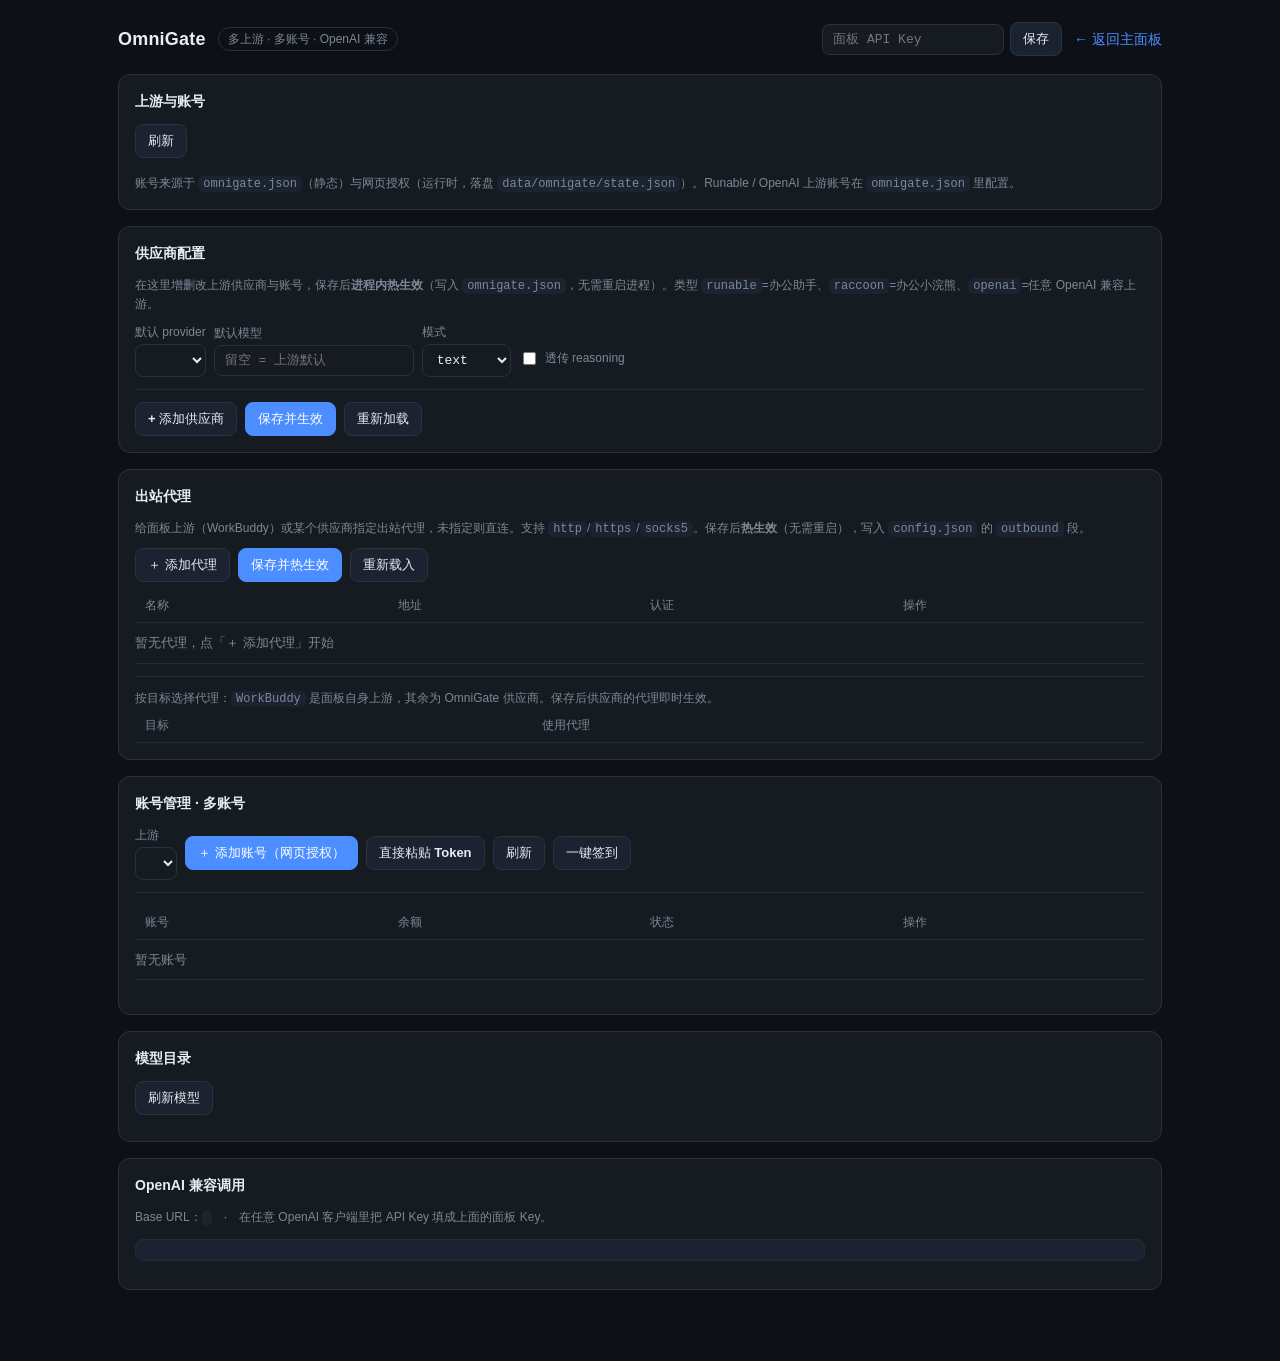
==== internal/panel/omni.html @ 09727ac9 "feat: rebrand to OmniGate Panel (omnigate-panel) Rebrand: module / container / service-name / binary" ====
<!doctype html>
<html lang="zh-CN">
<head>
<meta charset="utf-8">
<meta name="viewport" content="width=device-width, initial-scale=1">
<title>OmniGate · 多上游网关</title>
<style>
  :root{
    --bg:#0d1117; --surface:#161b22; --surface-2:#1c2330; --line:#2a3240; --line-soft:#222a36;
    --ink:#e6edf3; --ink-2:#b6c2cf; --ink-3:#7d8896; --accent:#4c8dff;
    --ok:#3fb950; --warn:#d29922; --err:#f85149; --mono:ui-monospace,SFMono-Regular,Menlo,Consolas,monospace;
    --sans:-apple-system,BlinkMacSystemFont,"Segoe UI","PingFang SC","Microsoft YaHei",sans-serif;
  }
  *{box-sizing:border-box}
  body{margin:0;background:var(--bg);color:var(--ink);font:14px/1.5 var(--sans)}
  a{color:var(--accent);text-decoration:none}
  .wrap{max-width:1080px;margin:0 auto;padding:22px 18px 60px}
  header{display:flex;align-items:center;gap:12px;flex-wrap:wrap;margin-bottom:18px}
  header .logo{font-weight:650;font-size:18px;letter-spacing:.2px}
  header .tag{font-size:12px;color:var(--ink-3);border:1px solid var(--line);border-radius:999px;padding:2px 9px}
  header .grow{flex:1}
  .keybox{display:flex;gap:6px;align-items:center}
  input,select,textarea{background:var(--surface);border:1px solid var(--line);color:var(--ink);border-radius:8px;padding:7px 10px;font:13px var(--mono);outline:none}
  input:focus,textarea:focus,select:focus{border-color:var(--accent)}
  button{background:var(--surface-2);border:1px solid var(--line);color:var(--ink);border-radius:8px;padding:7px 12px;font:550 13px var(--sans);cursor:pointer}
  button:hover{border-color:var(--accent);color:#fff}
  button.primary{background:var(--accent);border-color:var(--accent);color:#fff}
  button.primary:hover{filter:brightness(1.08)}
  button.danger:hover{border-color:var(--err);color:var(--err)}
  .card{background:var(--surface);border:1px solid var(--line);border-radius:12px;padding:16px;margin-bottom:16px}
  .card h2{margin:0 0 12px;font-size:14px;font-weight:600;display:flex;align-items:center;gap:8px}
  .card h2 .cnt{color:var(--ink-3);font-weight:400;font-size:12px}
  .row{display:flex;gap:8px;flex-wrap:wrap;align-items:center}
  .grid{display:grid;grid-template-columns:repeat(auto-fill,minmax(250px,1fr));gap:10px}
  .prov{background:var(--surface-2);border:1px solid var(--line-soft);border-radius:10px;padding:12px}
  .prov .t{font-weight:600}
  .prov .s{font-size:12px;color:var(--ink-3);margin-top:2px}
  .pill{display:inline-block;font:11px var(--mono);padding:1px 7px;border-radius:999px;border:1px solid var(--line);color:var(--ink-2);margin:1px 2px 0 0}
  .pill.ok{color:var(--ok);border-color:#1f4a2b}
  .pill.warn{color:var(--warn);border-color:#4a3c16}
  table{width:100%;border-collapse:collapse;font-size:13px}
  th,td{text-align:left;padding:8px 10px;border-bottom:1px solid var(--line-soft);vertical-align:middle}
  th{color:var(--ink-3);font-weight:500;font-size:12px}
  td .num{font-family:var(--mono)}
  .empty{color:var(--ink-3);padding:10px 0;font-size:13px}
  .msg{font-size:12.5px;color:var(--ink-2);min-height:18px;white-space:pre-wrap;word-break:break-all}
  .msg.err{color:var(--err)} .msg.ok{color:var(--ok)}
  code{font-family:var(--mono);font-size:12px;background:var(--surface-2);padding:1px 5px;border-radius:5px}
  .hint{font-size:12px;color:var(--ink-3);margin-top:6px}
  .sep{height:1px;background:var(--line-soft);margin:12px 0}
  label.inline{display:flex;flex-direction:column;gap:3px;font-size:12px;color:var(--ink-3)}
  .fields{display:grid;grid-template-columns:repeat(auto-fill,minmax(220px,1fr));gap:8px;margin-top:10px}
  .fields label{display:flex;flex-direction:column;gap:3px;font-size:12px;color:var(--ink-3)}
  .fields label.full{grid-column:1/-1}
  .fields input,.fields select,.fields textarea{font-size:12px;width:100%}
  .accts .acct input{font-size:12px}
  .subpanel{border:1px solid var(--line);border-radius:10px;padding:12px;margin-top:8px;background:var(--surface-2)}
  pre{white-space:pre-wrap;word-break:break-all;background:var(--surface-2);border:1px solid var(--line-soft);border-radius:8px;padding:10px;font-family:var(--mono);font-size:12px}
</style>
</head>
<body>
<div class="wrap">
  <header>
    <span class="logo">OmniGate</span>
    <span class="tag">多上游 · 多账号 · OpenAI 兼容</span>
    <span class="grow"></span>
    <span class="keybox">
      <input id="key" type="password" placeholder="面板 API Key" autocomplete="off">
      <button id="btnSaveKey">保存</button>
    </span>
    <a href="/panel/">← 返回主面板</a>
  </header>

  <div class="card">
    <h2>上游与账号 <span class="cnt" id="statusCnt"></span></h2>
    <div class="row" style="margin-bottom:10px">
      <button id="btnRefresh">刷新</button>
      <span class="msg" id="statusMsg"></span>
    </div>
    <div class="grid" id="providers"></div>
    <div class="hint">账号来源于 <code>omnigate.json</code>（静态）与网页授权（运行时，落盘 <code>data/omnigate/state.json</code>）。Runable / OpenAI 上游账号在 <code>omnigate.json</code> 里配置。</div>
  </div>

  <div class="card">
    <h2>供应商配置 <span class="cnt" id="cfgPath"></span></h2>
    <div class="hint">在这里增删改上游供应商与账号，保存后<strong>进程内热生效</strong>（写入 <code>omnigate.json</code>，无需重启进程）。类型 <code>runable</code>=办公助手、<code>raccoon</code>=办公小浣熊、<code>openai</code>=任意 OpenAI 兼容上游。</div>
    <div class="row" style="margin-top:10px">
      <label class="inline">默认 provider<select id="cfgDefaultProvider"></select></label>
      <label class="inline">默认模型<input id="cfgDefaultModel" placeholder="留空 = 上游默认" style="width:200px"></label>
      <label class="inline">模式<select id="cfgMode"><option value="text">text</option><option value="native">native</option></select></label>
      <label class="inline" style="flex-direction:row;align-items:center;gap:6px;margin-top:16px"><input type="checkbox" id="cfgReasoning" style="width:auto"> 透传 reasoning</label>
    </div>
    <div class="sep"></div>
    <div id="provEditor"></div>
    <div class="row" style="margin-top:10px">
      <button id="btnAddProv">+ 添加供应商</button>
      <button class="primary" id="btnSaveCfg">保存并生效</button>
      <button id="btnReloadCfg">重新加载</button>
      <span class="msg" id="cfgMsg"></span>
    </div>
  </div>

  <div class="card">
    <h2>出站代理 <span class="cnt" id="obCnt"></span></h2>
    <div class="hint">给面板上游（WorkBuddy）或某个供应商指定出站代理，未指定则直连。支持 <code>http</code>/<code>https</code>/<code>socks5</code>。保存后<strong>热生效</strong>（无需重启），写入 <code>config.json</code> 的 <code>outbound</code> 段。</div>
    <div class="row" style="margin:10px 0 6px">
      <button id="btnObAdd">＋ 添加代理</button>
      <button class="primary" id="btnObSave">保存并热生效</button>
      <button id="btnObReload">重新载入</button>
      <span class="msg" id="obMsg"></span>
    </div>

    <div id="obForm" class="subpanel" style="display:none">
      <div class="row" style="justify-content:space-between">
        <strong id="obFormTitle">添加代理</strong>
        <button class="danger" id="btnObCancel">取消</button>
      </div>
      <div class="fields" style="margin-top:8px">
        <label>名称<input id="obName" placeholder="如 cn-home"></label>
        <label>地址<input id="obUrl" placeholder="socks5://127.0.0.1:1080 或 http://host:8080"></label>
        <label>用户名（可空）<input id="obUser" autocomplete="off"></label>
        <label>密码（可空）<input id="obPass" type="password" autocomplete="off"></label>
      </div>
      <div class="row" style="margin-top:8px">
        <button class="primary" id="btnObFormSave">确定</button>
        <span class="msg" id="obFormMsg"></span>
      </div>
    </div>

    <table>
      <thead><tr><th>名称</th><th>地址</th><th>认证</th><th>操作</th></tr></thead>
      <tbody id="obProxies"><tr><td colspan="4" class="empty">暂无代理，点「＋ 添加代理」开始</td></tr></tbody>
    </table>

    <div class="sep"></div>
    <div class="hint">按目标选择代理：<code>WorkBuddy</code> 是面板自身上游，其余为 OmniGate 供应商。保存后供应商的代理即时生效。</div>
    <table>
      <thead><tr><th>目标</th><th>使用代理</th></tr></thead>
      <tbody id="obRoutes"></tbody>
    </table>
  </div>

  <div class="card">
    <h2>账号管理 · 多账号 <span class="cnt" id="acctCnt"></span></h2>
    <div class="row" style="margin-bottom:8px">
      <label class="inline">上游<select id="raccoonProvider"></select></label>
      <button class="primary" id="btnAuth">＋ 添加账号（网页授权）</button>
      <button id="btnSetToken">直接粘贴 Token</button>
      <button id="btnLoadAccts">刷新</button>
      <button id="btnCheckinAll">一键签到</button>
    </div>

    <div id="authPanel" class="subpanel" style="display:none">
      <div class="row" style="justify-content:space-between">
        <span><strong>网页授权添加账号</strong> <span class="pill" id="authMode"></span></span>
        <button class="danger" id="btnAuthCancel">取消</button>
      </div>
      <div class="row" style="margin-top:8px">
        <label class="inline" style="flex:1;min-width:220px">账号名（可改）<input id="authLabel" style="width:100%"></label>
        <button id="btnOpenAuth" style="margin-top:16px">① 打开登录页</button>
      </div>
      <div class="hint" style="margin-top:6px">登录后浏览器会跳到 <code>office-raccoon://auth/callback?code=...&amp;state=...</code>（不会真的打开桌面应用）；把整段地址，或只把 <code>code</code> 粘到下面提交即可。可重复添加多个账号。</div>
      <div class="row" style="margin-top:6px">
        <input id="callback" style="flex:1;min-width:280px" placeholder="office-raccoon://auth/callback?code=...&state=...">
        <button class="primary" id="btnSubmitCb">② 提交回调</button>
      </div>
      <div class="row" style="margin-top:6px">
        <input id="authUrl" readonly style="flex:1;min-width:280px" placeholder="授权链接（生成后自动打开）">
        <button id="btnCopyAuth">复制链接</button>
      </div>
      <div class="msg" id="authMsg"></div>
    </div>

    <div id="tokenPanel" class="subpanel" style="display:none">
      <div class="row" style="justify-content:space-between">
        <strong>直接粘贴 Token</strong>
        <button class="danger" id="btnTokenCancel">取消</button>
      </div>
      <div class="fields" style="margin-top:8px">
        <label>账号名<input id="tokLabel" placeholder="账号名"></label>
        <label class="full">access_token（JWT）<input id="tokAccess" placeholder="粘贴 access_token"></label>
        <label class="full">refresh_token（可空）<input id="tokRefresh" placeholder="粘贴 refresh_token"></label>
      </div>
      <div class="row" style="margin-top:8px">
        <button class="primary" id="btnTokenSave">保存账号</button>
        <span class="msg" id="tokenMsg"></span>
      </div>
    </div>

    <div class="sep"></div>
    <table>
      <thead><tr><th>账号</th><th>余额</th><th>状态</th><th>操作</th></tr></thead>
      <tbody id="accts"><tr><td colspan="4" class="empty">暂无账号</td></tr></tbody>
    </table>
    <div class="msg" id="acctMsg"></div>
  </div>

  <div class="card">
    <h2>模型目录 <span class="cnt" id="modelCnt"></span></h2>
    <div class="row" style="margin-bottom:10px"><button id="btnLoadModels">刷新模型</button></div>
    <div class="grid" id="models"></div>
  </div>

  <div class="card">
    <h2>OpenAI 兼容调用</h2>
    <div class="hint">Base URL：<code id="baseUrl"></code>　·　在任意 OpenAI 客户端里把 API Key 填成上面的面板 Key。</div>
    <pre id="callExample"></pre>
  </div>
</div>
<script src="/panel/omni/omni.js" defer></script>
</body>
</html>
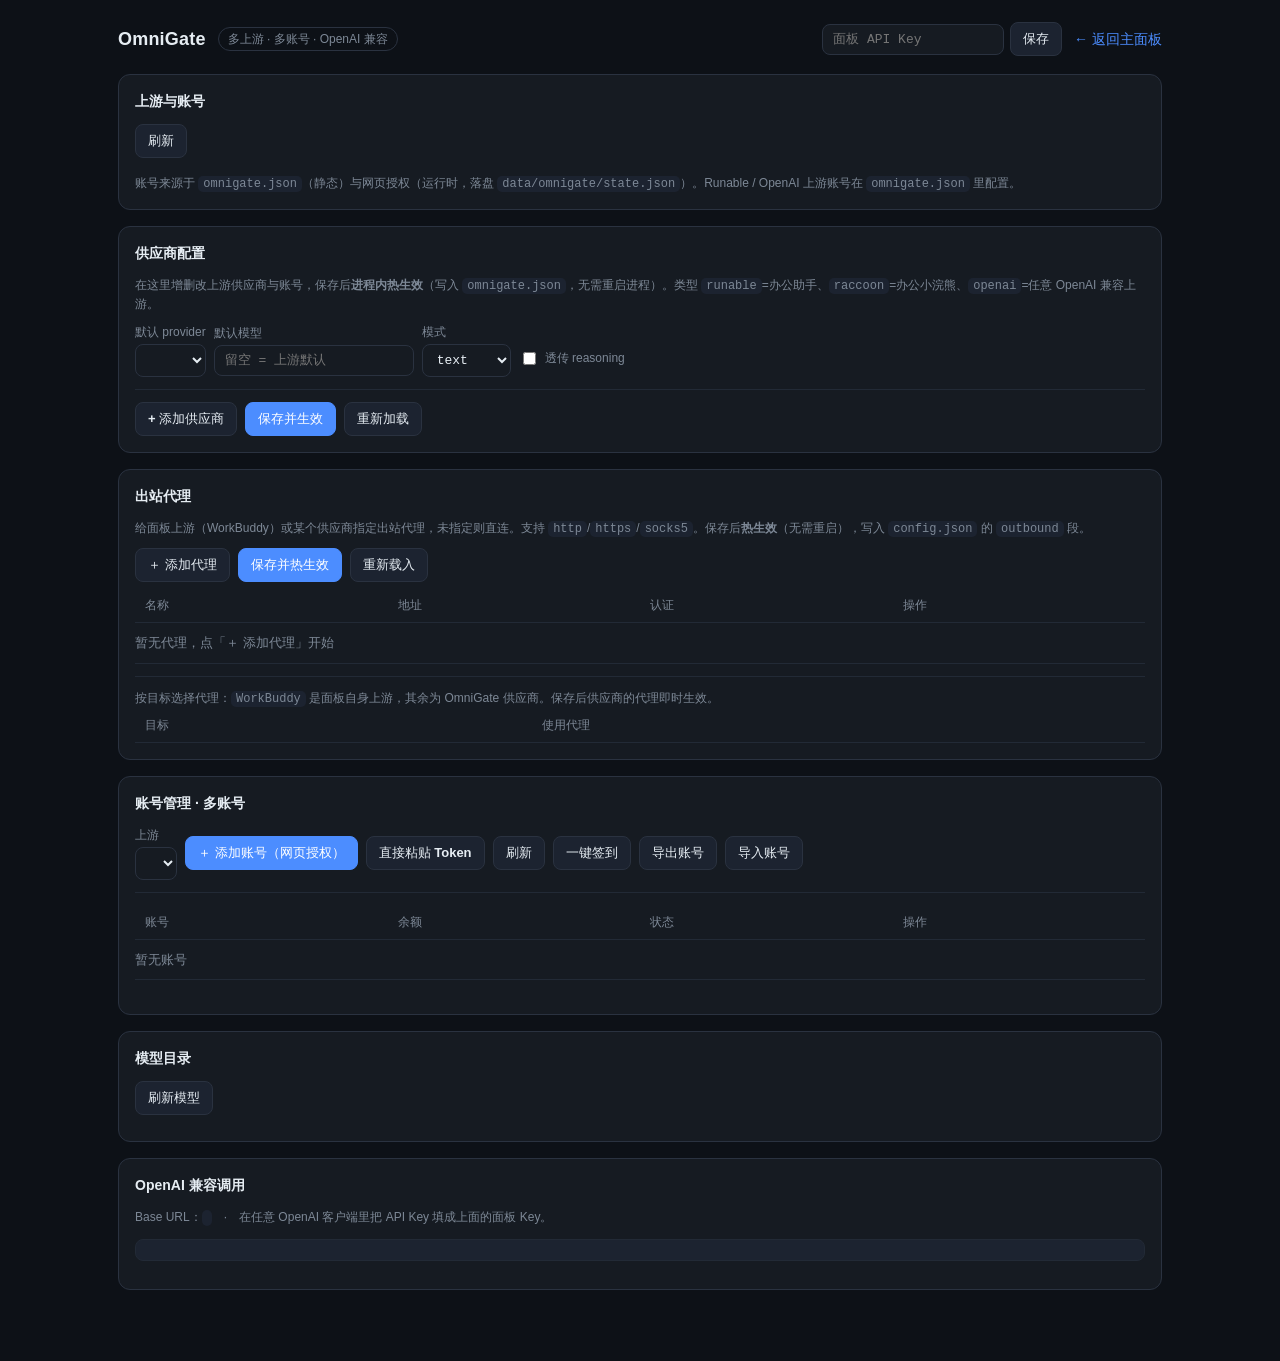
==== commit fa2f7c9b: "feat(accounts): import/export both account pools as one JSON bundle Backend: GET /panel/api/accounts" ====
--- a/internal/panel/omni.html
+++ b/internal/panel/omni.html
@@ -148,6 +148,9 @@
       <button id="btnSetToken">直接粘贴 Token</button>
       <button id="btnLoadAccts">刷新</button>
       <button id="btnCheckinAll">一键签到</button>
+      <button id="btnAcctExport" title="导出全部账号（WorkBuddy + OmniGate，含凭证，请妥善保管）">导出账号</button>
+      <button id="btnAcctImport" title="导入账号包（.json，覆盖两个池）">导入账号</button>
+      <input type="file" id="acctImportFile" accept=".json" hidden>
     </div>
 
     <div id="authPanel" class="subpanel" style="display:none">
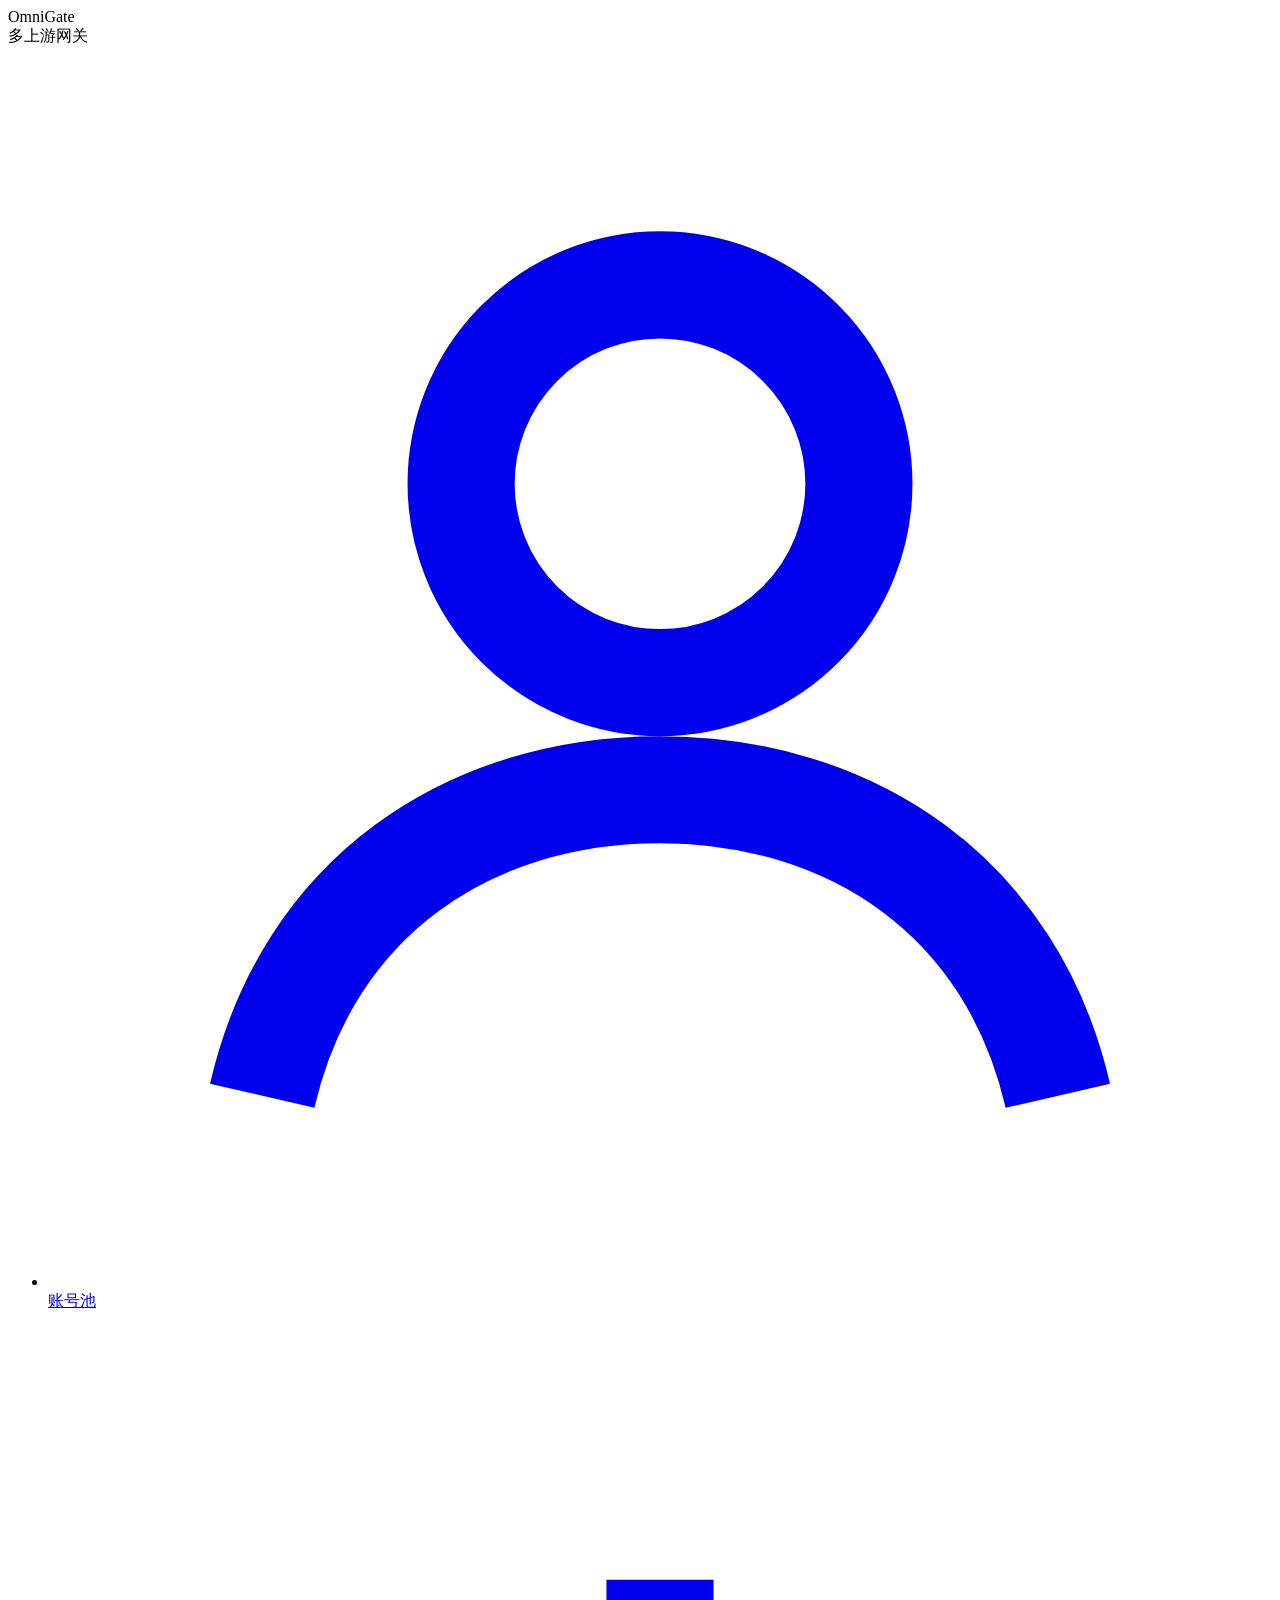
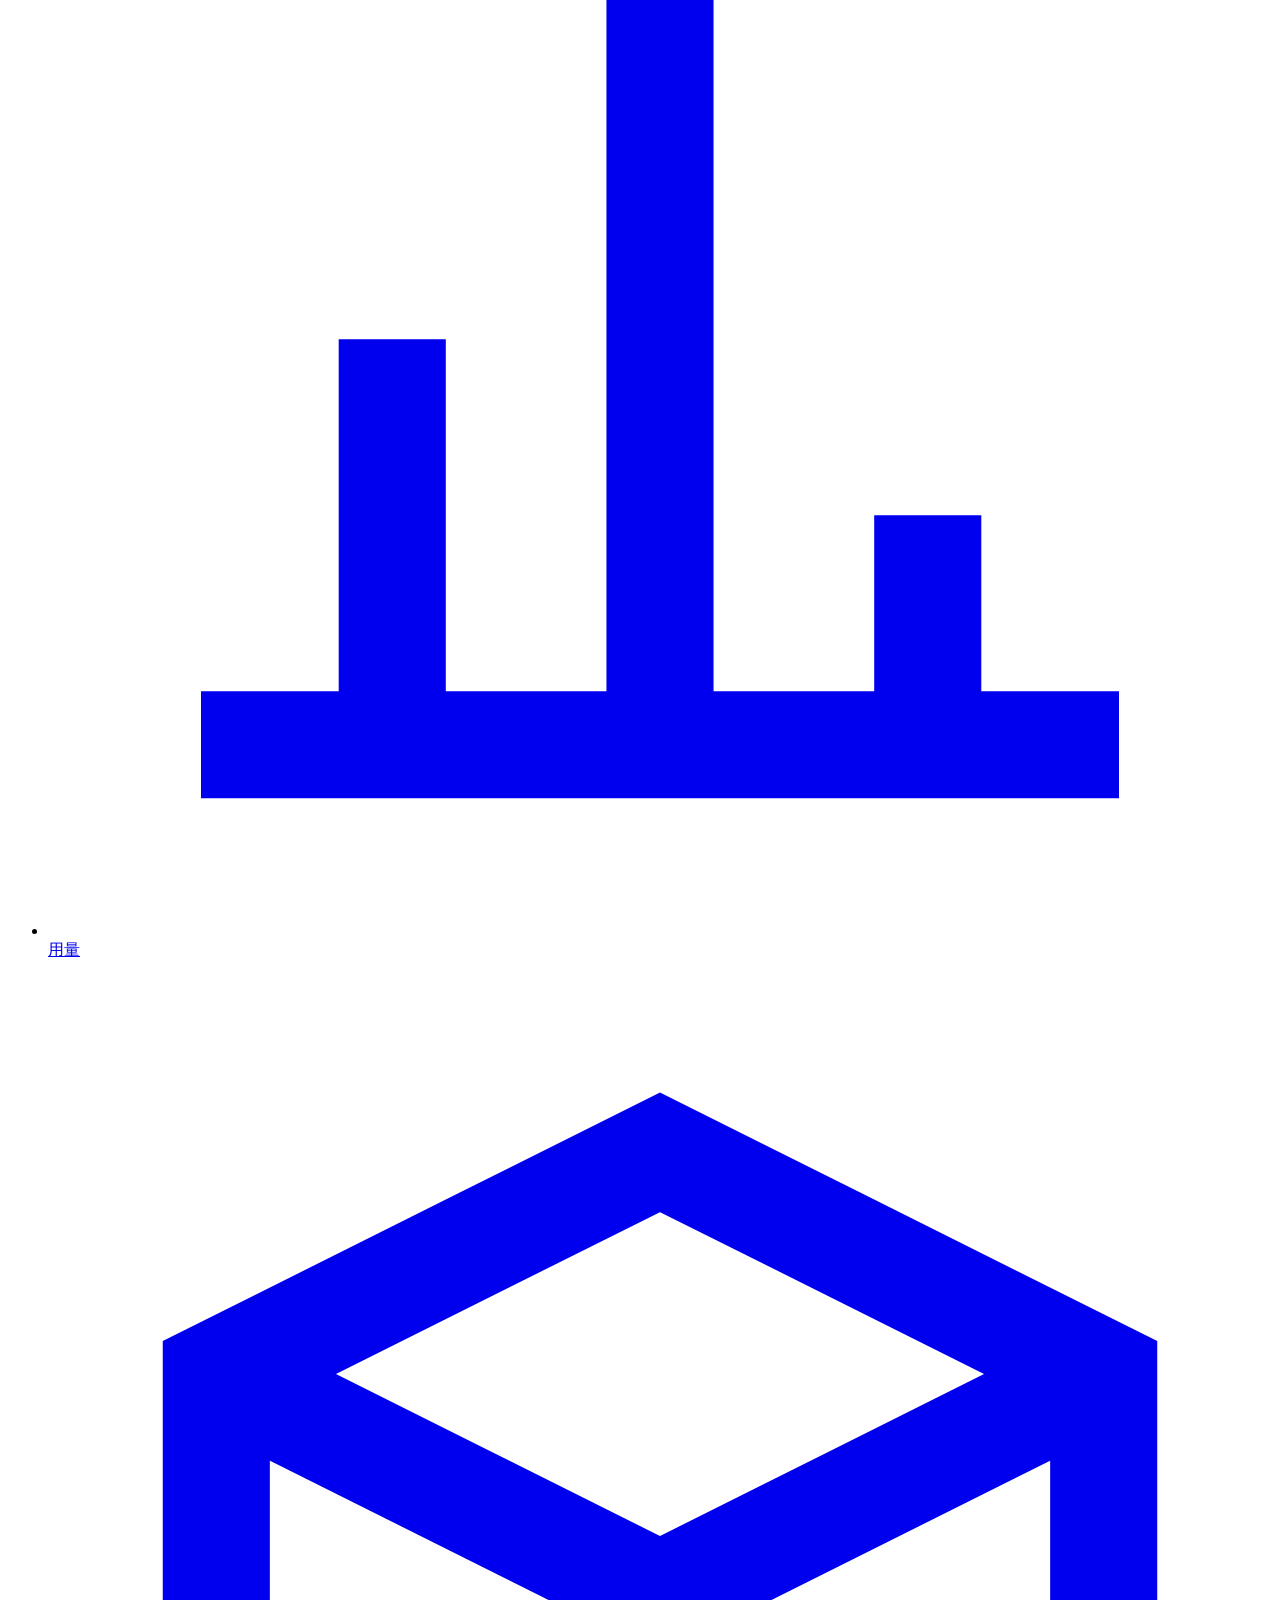
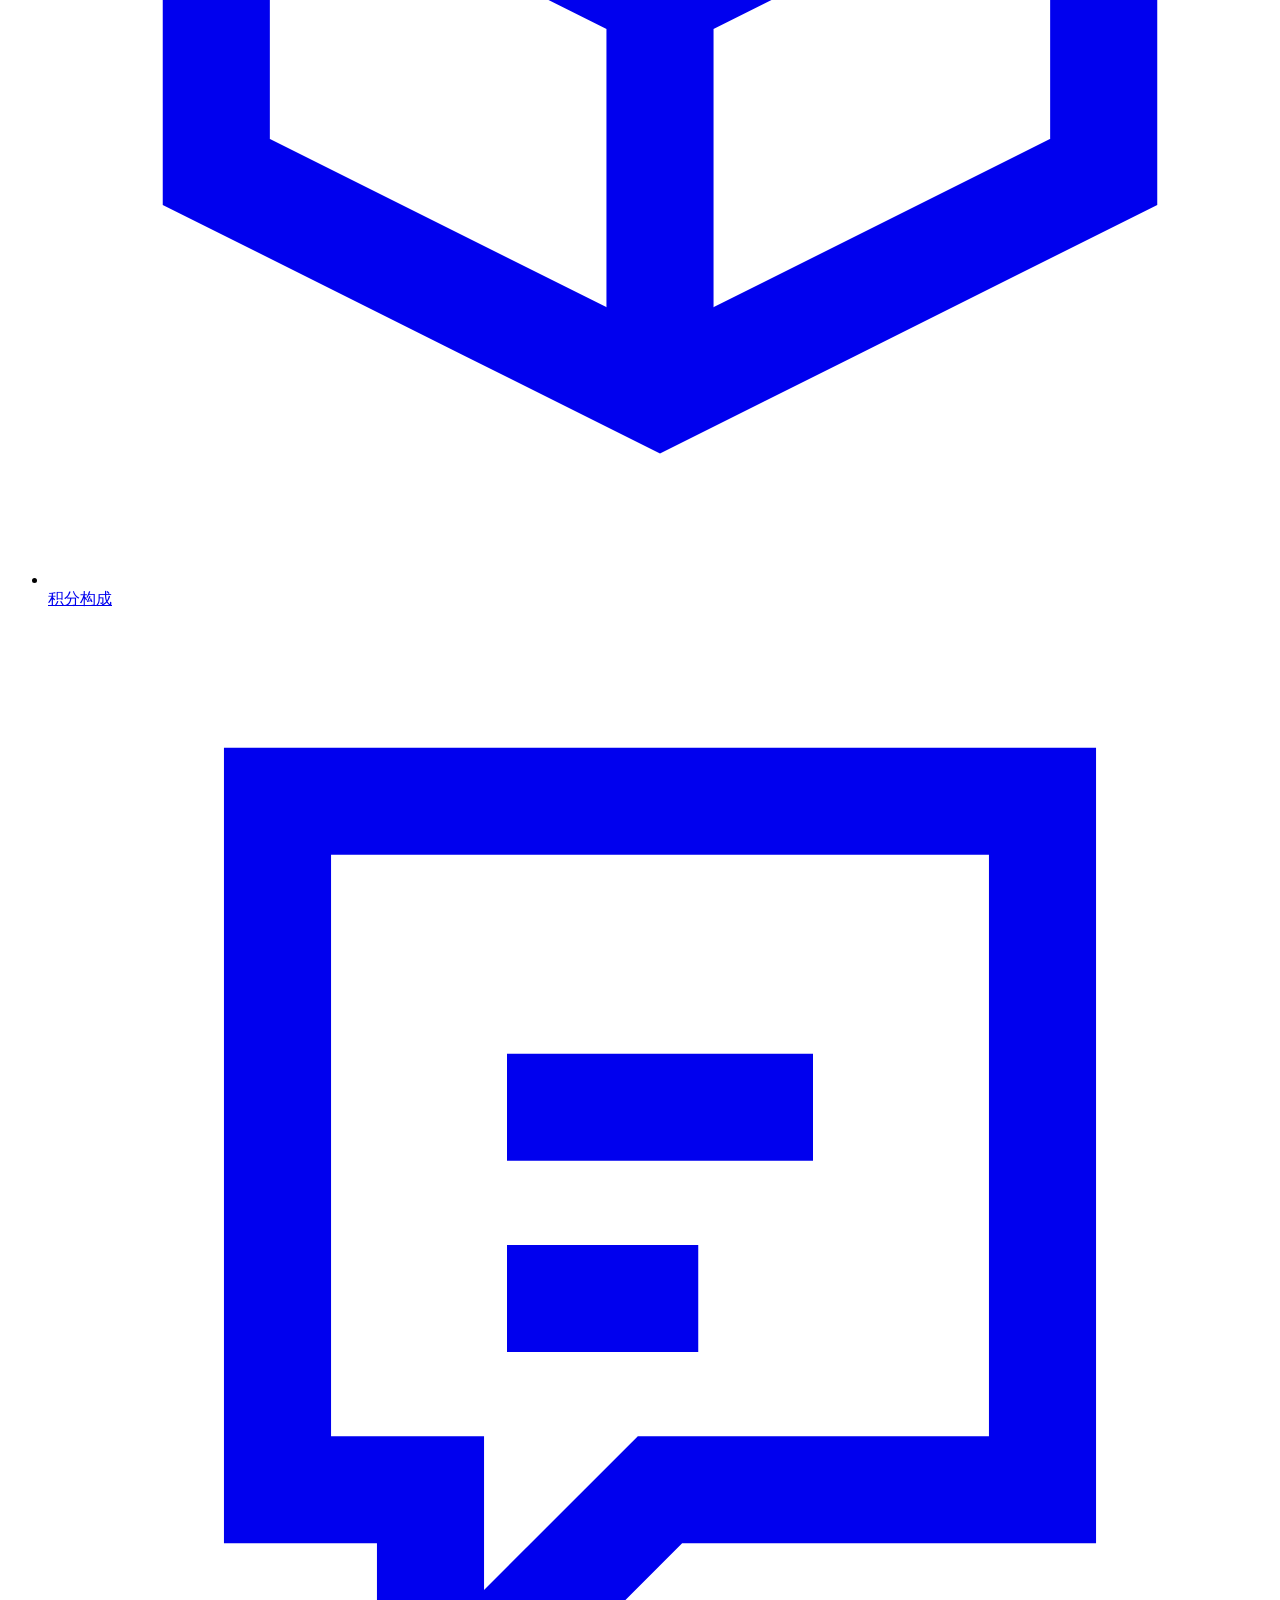
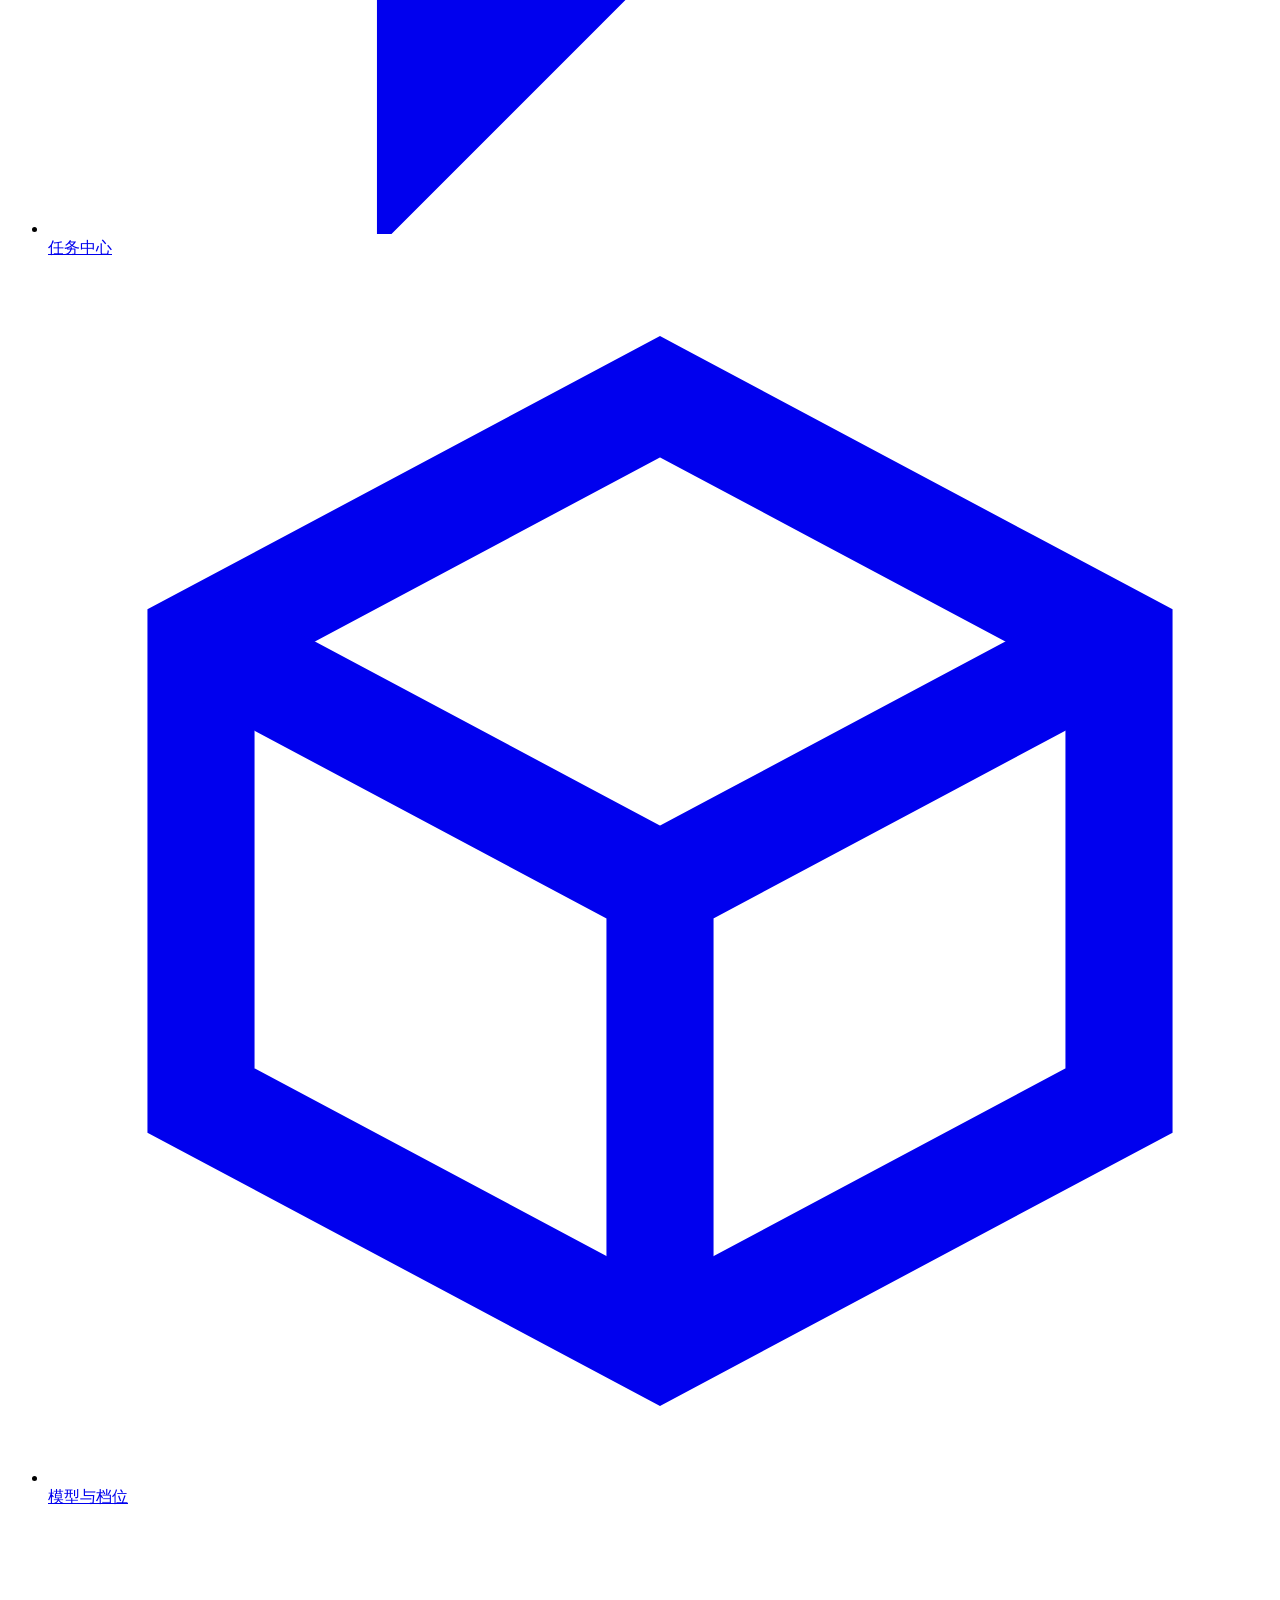
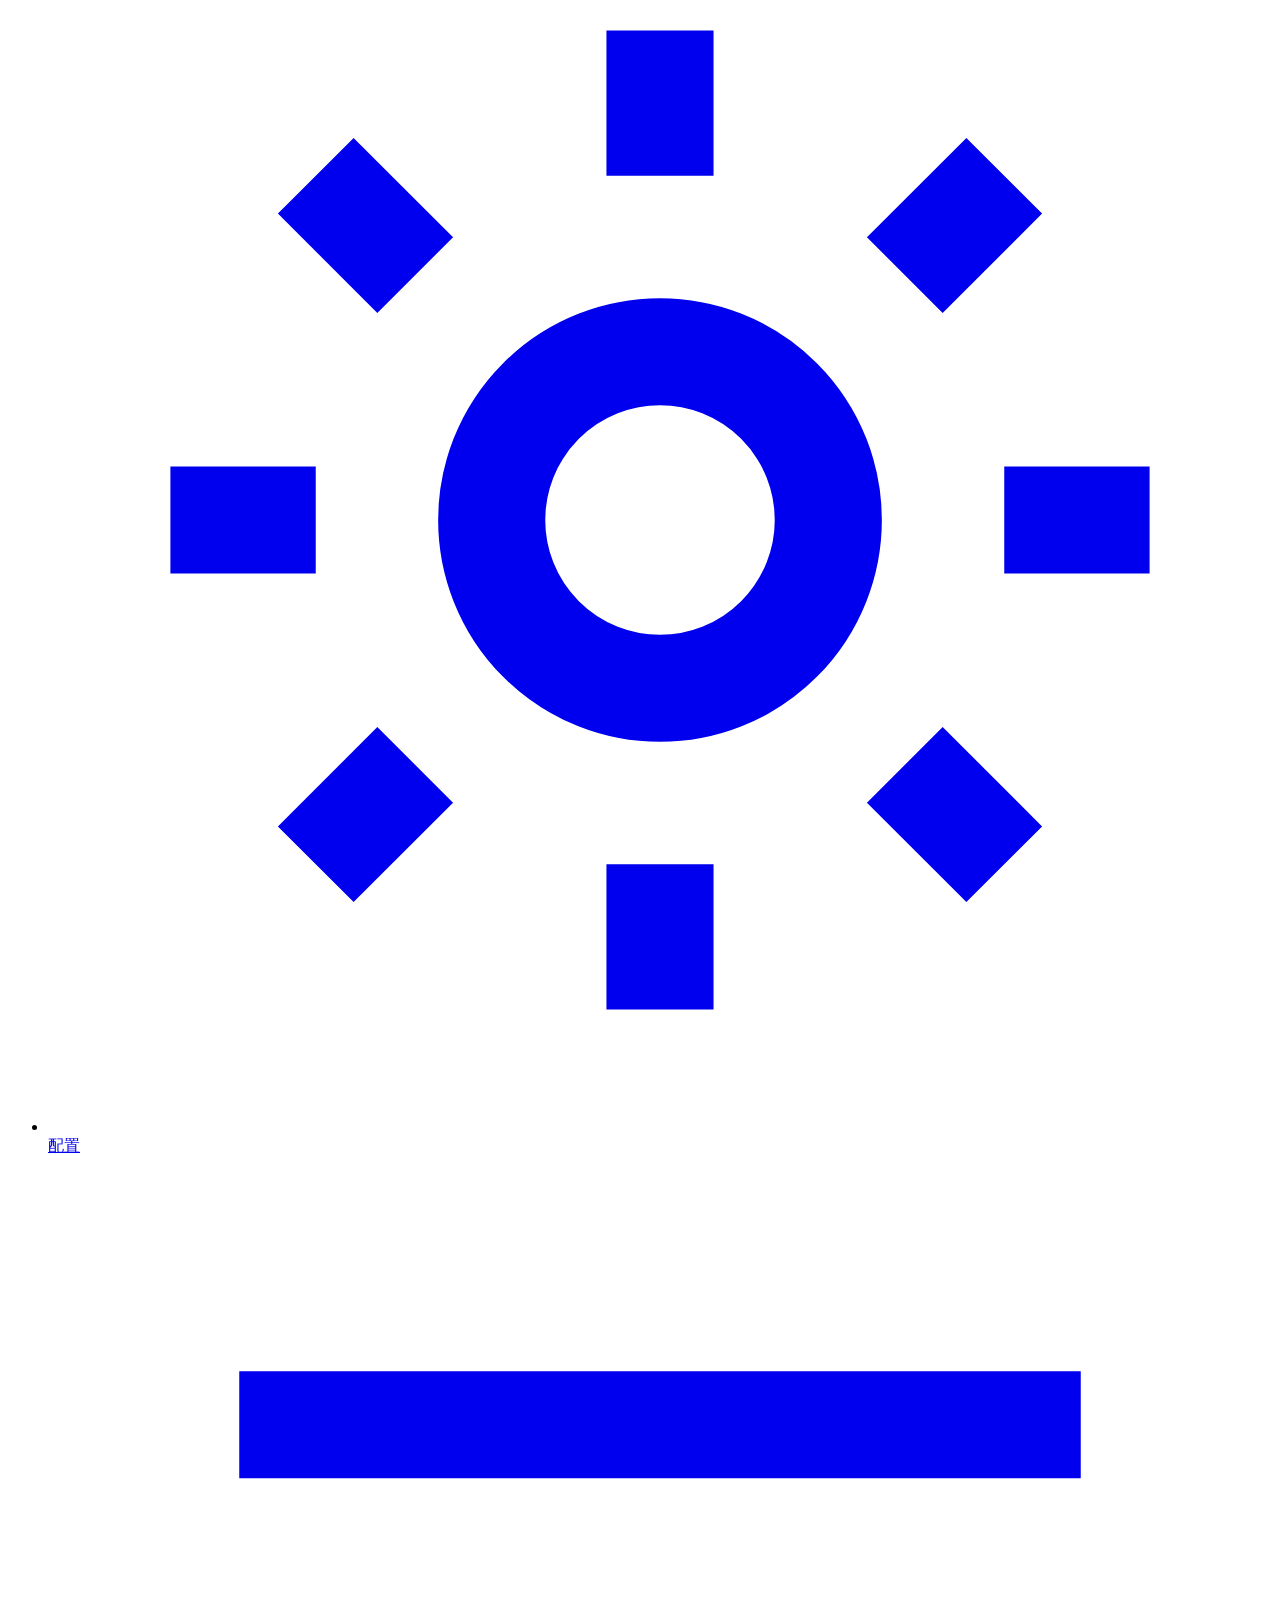
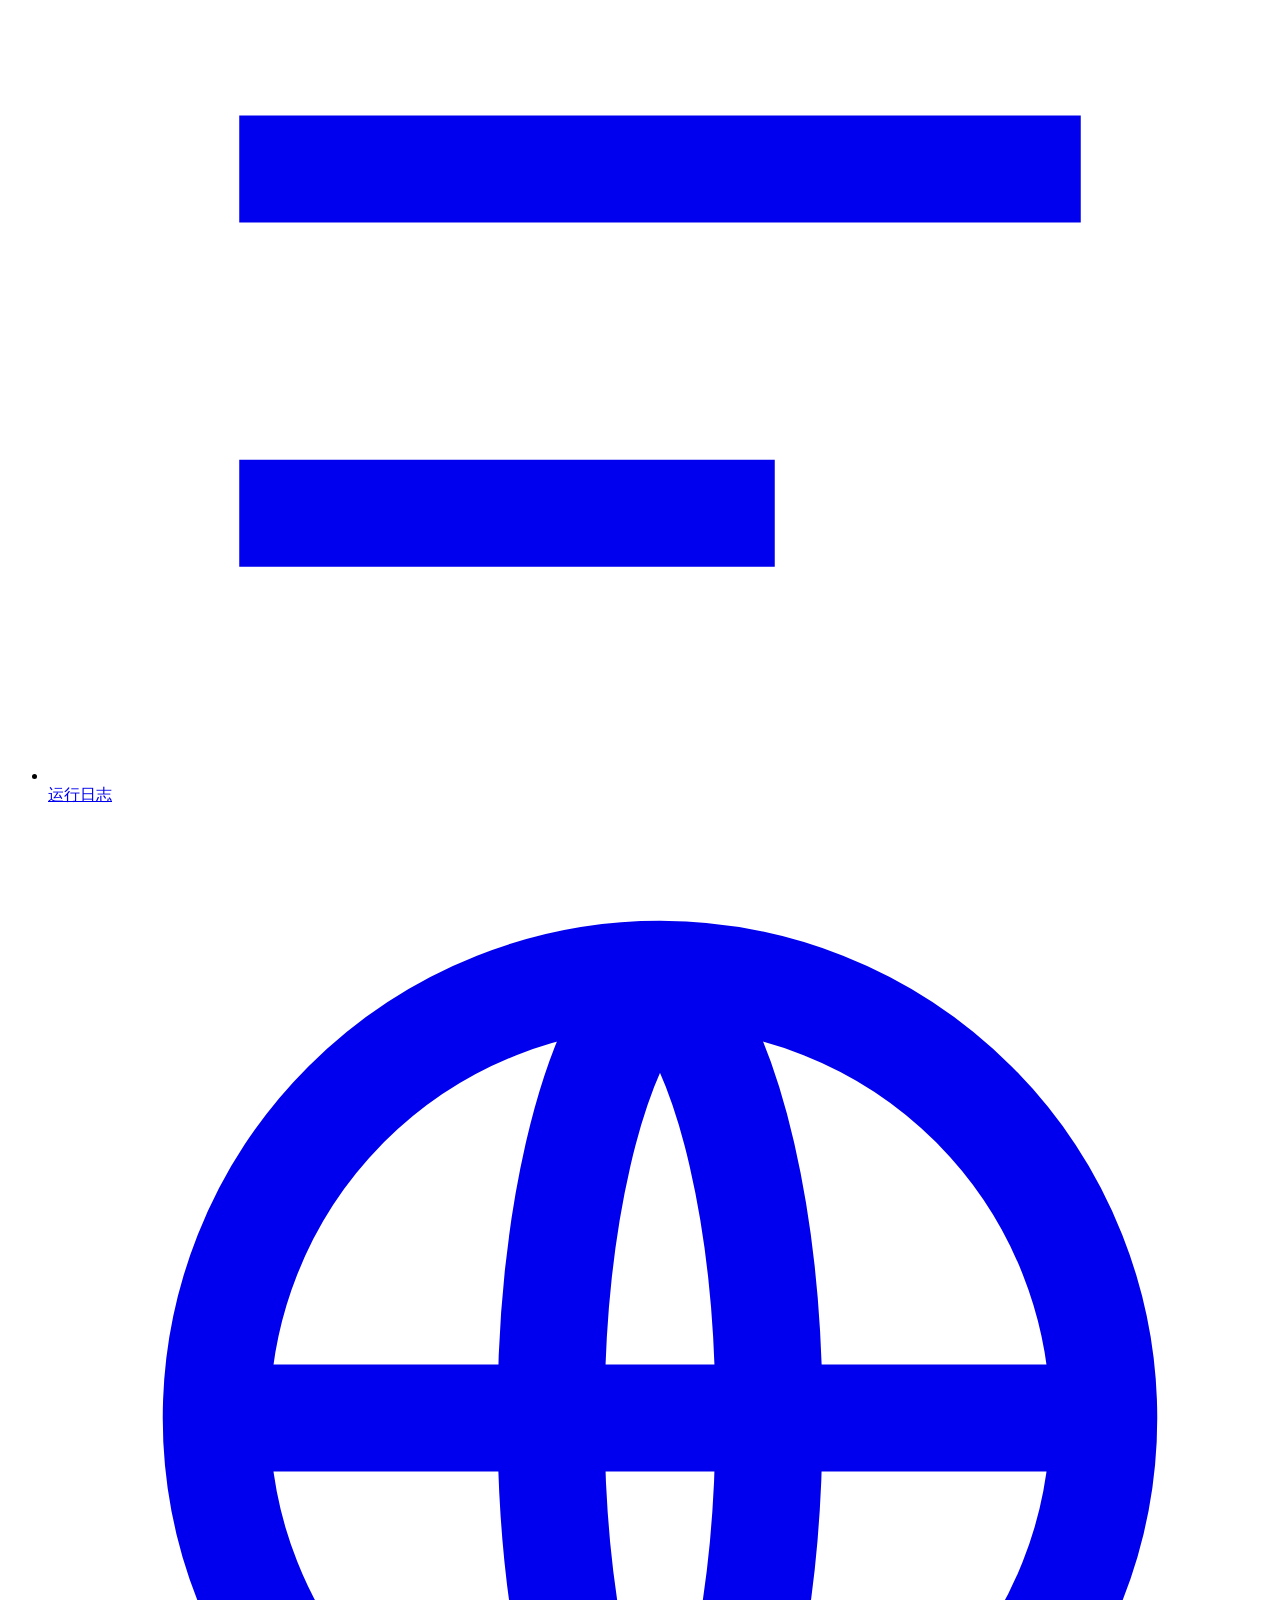
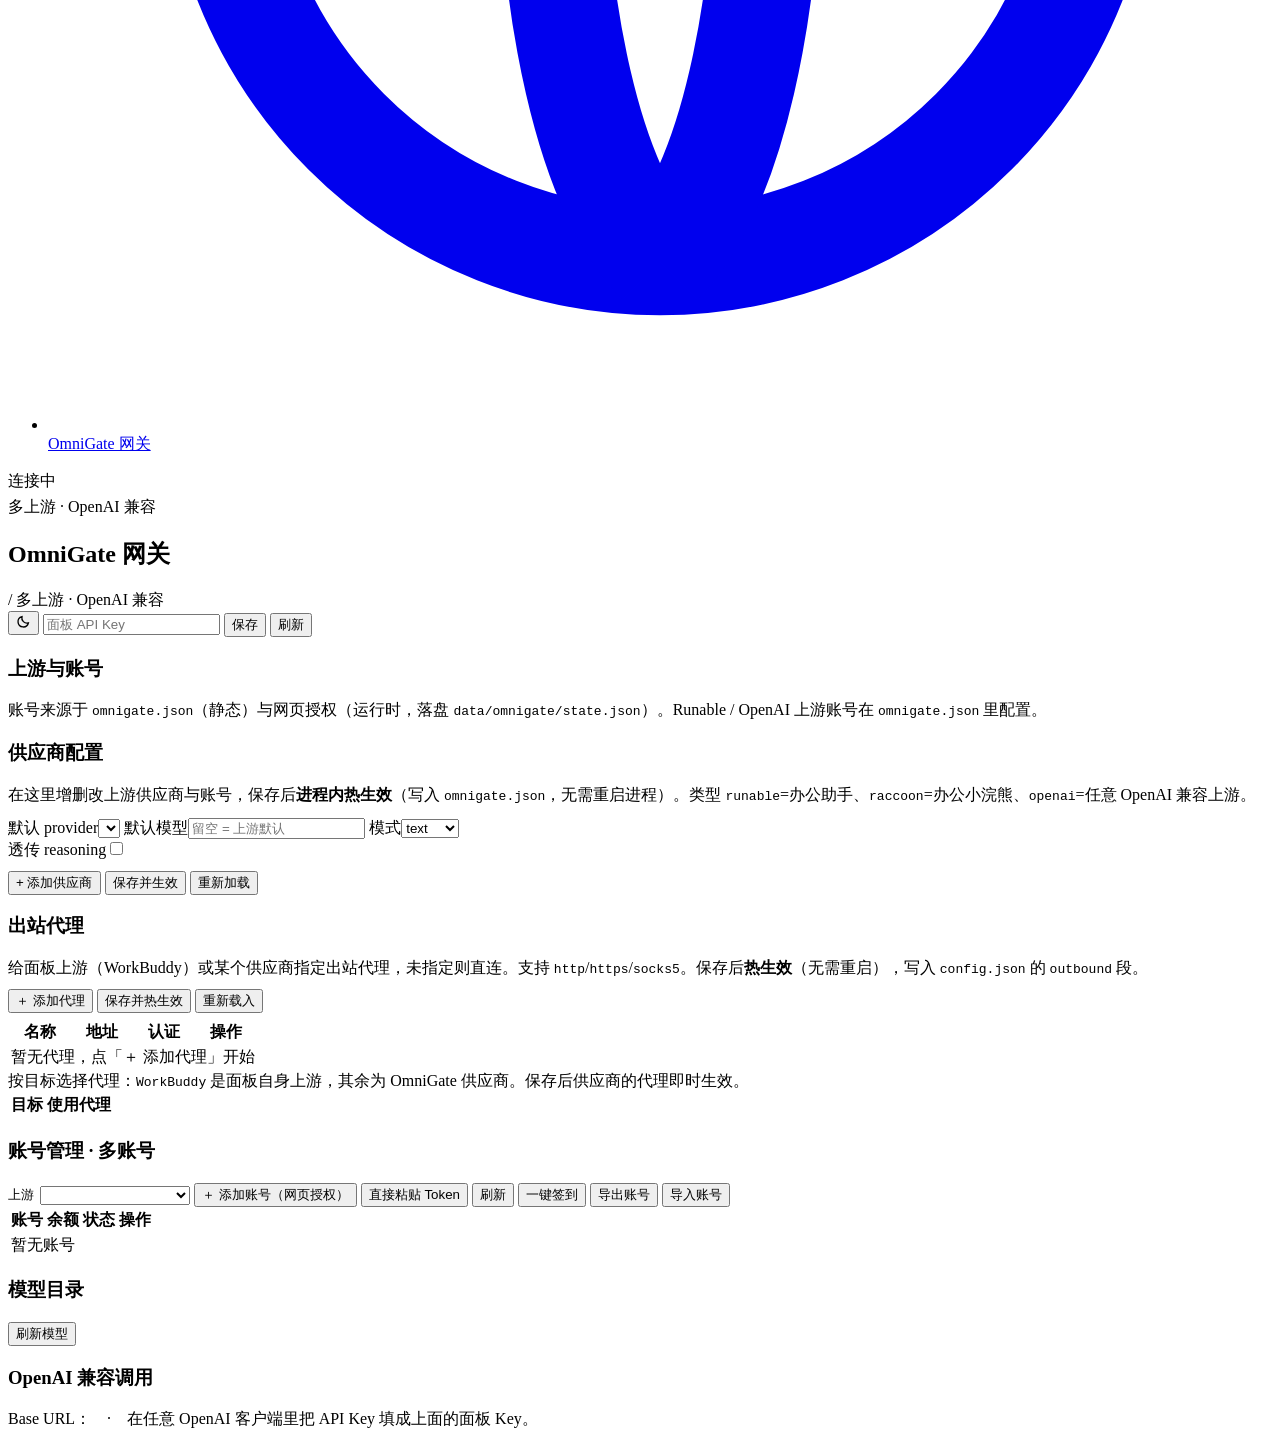
==== commit 8f4f9112: "feat(ui): unify OmniGate page with main panel theme (shared theme.css, nav shell, light/dark)" ====
--- a/internal/panel/omni.html
+++ b/internal/panel/omni.html
@@ -1,215 +1,239 @@
-<!doctype html>
-<html lang="zh-CN">
+<!DOCTYPE html>
+<html lang="zh-CN" data-theme="dark">
 <head>
 <meta charset="utf-8">
 <meta name="viewport" content="width=device-width, initial-scale=1">
 <title>OmniGate · 多上游网关</title>
-<style>
-  :root{
-    --bg:#0d1117; --surface:#161b22; --surface-2:#1c2330; --line:#2a3240; --line-soft:#222a36;
-    --ink:#e6edf3; --ink-2:#b6c2cf; --ink-3:#7d8896; --accent:#4c8dff;
-    --ok:#3fb950; --warn:#d29922; --err:#f85149; --mono:ui-monospace,SFMono-Regular,Menlo,Consolas,monospace;
-    --sans:-apple-system,BlinkMacSystemFont,"Segoe UI","PingFang SC","Microsoft YaHei",sans-serif;
-  }
-  *{box-sizing:border-box}
-  body{margin:0;background:var(--bg);color:var(--ink);font:14px/1.5 var(--sans)}
-  a{color:var(--accent);text-decoration:none}
-  .wrap{max-width:1080px;margin:0 auto;padding:22px 18px 60px}
-  header{display:flex;align-items:center;gap:12px;flex-wrap:wrap;margin-bottom:18px}
-  header .logo{font-weight:650;font-size:18px;letter-spacing:.2px}
-  header .tag{font-size:12px;color:var(--ink-3);border:1px solid var(--line);border-radius:999px;padding:2px 9px}
-  header .grow{flex:1}
-  .keybox{display:flex;gap:6px;align-items:center}
-  input,select,textarea{background:var(--surface);border:1px solid var(--line);color:var(--ink);border-radius:8px;padding:7px 10px;font:13px var(--mono);outline:none}
-  input:focus,textarea:focus,select:focus{border-color:var(--accent)}
-  button{background:var(--surface-2);border:1px solid var(--line);color:var(--ink);border-radius:8px;padding:7px 12px;font:550 13px var(--sans);cursor:pointer}
-  button:hover{border-color:var(--accent);color:#fff}
-  button.primary{background:var(--accent);border-color:var(--accent);color:#fff}
-  button.primary:hover{filter:brightness(1.08)}
-  button.danger:hover{border-color:var(--err);color:var(--err)}
-  .card{background:var(--surface);border:1px solid var(--line);border-radius:12px;padding:16px;margin-bottom:16px}
-  .card h2{margin:0 0 12px;font-size:14px;font-weight:600;display:flex;align-items:center;gap:8px}
-  .card h2 .cnt{color:var(--ink-3);font-weight:400;font-size:12px}
-  .row{display:flex;gap:8px;flex-wrap:wrap;align-items:center}
-  .grid{display:grid;grid-template-columns:repeat(auto-fill,minmax(250px,1fr));gap:10px}
-  .prov{background:var(--surface-2);border:1px solid var(--line-soft);border-radius:10px;padding:12px}
-  .prov .t{font-weight:600}
-  .prov .s{font-size:12px;color:var(--ink-3);margin-top:2px}
-  .pill{display:inline-block;font:11px var(--mono);padding:1px 7px;border-radius:999px;border:1px solid var(--line);color:var(--ink-2);margin:1px 2px 0 0}
-  .pill.ok{color:var(--ok);border-color:#1f4a2b}
-  .pill.warn{color:var(--warn);border-color:#4a3c16}
-  table{width:100%;border-collapse:collapse;font-size:13px}
-  th,td{text-align:left;padding:8px 10px;border-bottom:1px solid var(--line-soft);vertical-align:middle}
-  th{color:var(--ink-3);font-weight:500;font-size:12px}
-  td .num{font-family:var(--mono)}
-  .empty{color:var(--ink-3);padding:10px 0;font-size:13px}
-  .msg{font-size:12.5px;color:var(--ink-2);min-height:18px;white-space:pre-wrap;word-break:break-all}
-  .msg.err{color:var(--err)} .msg.ok{color:var(--ok)}
-  code{font-family:var(--mono);font-size:12px;background:var(--surface-2);padding:1px 5px;border-radius:5px}
-  .hint{font-size:12px;color:var(--ink-3);margin-top:6px}
-  .sep{height:1px;background:var(--line-soft);margin:12px 0}
-  label.inline{display:flex;flex-direction:column;gap:3px;font-size:12px;color:var(--ink-3)}
-  .fields{display:grid;grid-template-columns:repeat(auto-fill,minmax(220px,1fr));gap:8px;margin-top:10px}
-  .fields label{display:flex;flex-direction:column;gap:3px;font-size:12px;color:var(--ink-3)}
-  .fields label.full{grid-column:1/-1}
-  .fields input,.fields select,.fields textarea{font-size:12px;width:100%}
-  .accts .acct input{font-size:12px}
-  .subpanel{border:1px solid var(--line);border-radius:10px;padding:12px;margin-top:8px;background:var(--surface-2)}
-  pre{white-space:pre-wrap;word-break:break-all;background:var(--surface-2);border:1px solid var(--line-soft);border-radius:8px;padding:10px;font-family:var(--mono);font-size:12px}
-</style>
+<link rel="stylesheet" href="/panel/theme.css">
 </head>
 <body>
-<div class="wrap">
-  <header>
-    <span class="logo">OmniGate</span>
-    <span class="tag">多上游 · 多账号 · OpenAI 兼容</span>
-    <span class="grow"></span>
-    <span class="keybox">
-      <input id="key" type="password" placeholder="面板 API Key" autocomplete="off">
-      <button id="btnSaveKey">保存</button>
-    </span>
-    <a href="/panel/">← 返回主面板</a>
-  </header>
-
-  <div class="card">
-    <h2>上游与账号 <span class="cnt" id="statusCnt"></span></h2>
-    <div class="row" style="margin-bottom:10px">
+<div class="shell">
+  <nav class="nav">
+    <div class="brand">
+      <div class="name">OmniGate</div>
+      <div class="sub">多上游网关</div>
+    </div>
+    <ul>
+      <li><a href="/panel/#accounts">
+        <svg viewBox="0 0 16 16" fill="none" stroke="currentColor" stroke-width="1.4"><circle cx="8" cy="5.5" r="2.6"/><path d="M2.8 13.5c.6-2.6 2.7-4 5.2-4s4.6 1.4 5.2 4"/></svg>
+        账号池</a></li>
+      <li><a href="/panel/#usage">
+        <svg viewBox="0 0 16 16" fill="none" stroke="currentColor" stroke-width="1.4"><path d="M2 13.5h12"/><path d="M4.5 13.5V8.2M8 13.5V3.5M11.5 13.5v-3"/></svg>
+        用量</a></li>
+      <li><a href="/panel/#packages">
+        <svg viewBox="0 0 16 16" fill="none" stroke="currentColor" stroke-width="1.4"><path d="M2.2 5.4 8 2.5l5.8 2.9v5.2L8 13.5l-5.8-2.9z"/><path d="M2.2 5.4 8 8.3l5.8-2.9M8 8.3v5.2"/></svg>
+        积分构成</a></li>
+      <li><a href="/panel/#taskscenter">
+        <svg viewBox="0 0 16 16" fill="none" stroke="currentColor" stroke-width="1.4"><path d="M3 2.5h10v9H8l-3 3v-3H3z"/><path d="M6 6.5h4M6 9h2.5"/></svg>
+        任务中心</a></li>
+      <li><a href="/panel/#models">
+        <svg viewBox="0 0 16 16" fill="none" stroke="currentColor" stroke-width="1.4"><path d="M8 1.8 14 5v6L8 14.2 2 11V5z"/><path d="M2 5l6 3.2L14 5M8 8.2v6"/></svg>
+        模型与档位</a></li>
+      <li><a href="/panel/#config">
+        <svg viewBox="0 0 16 16" fill="none" stroke="currentColor" stroke-width="1.4"><circle cx="8" cy="8" r="2.2"/><path d="M8 1.6v1.9M8 12.5v1.9M1.6 8h1.9M12.5 8h1.9M3.5 3.5l1.3 1.3M11.2 11.2l1.3 1.3M12.5 3.5l-1.3 1.3M4.8 11.2l-1.3 1.3"/></svg>
+        配置</a></li>
+      <li><a href="/panel/#logs">
+        <svg viewBox="0 0 16 16" fill="none" stroke="currentColor" stroke-width="1.4"><path d="M2.5 3.5h11M2.5 8h11M2.5 12.5h7"/></svg>
+        运行日志</a></li>
+      <li><a href="/panel/omni/" class="on">
+        <svg viewBox="0 0 16 16" fill="none" stroke="currentColor" stroke-width="1.4"><circle cx="8" cy="8" r="5.8"/><path d="M2.2 8h11.6M8 2.2c1.9 1.9 1.9 9.7 0 11.6M8 2.2c-1.9 1.9-1.9 9.7 0 11.6"/></svg>
+        OmniGate 网关</a></li>
+    </ul>
+    <div class="sig">
+      <div class="row"><span class="pulse" id="navPulse"></span><span id="navState">连接中</span></div>
+      <div class="row" style="margin-top:5px"><span>多上游 · OpenAI 兼容</span></div>
+    </div>
+  </nav>
+
+  <div class="main">
+    <div class="topbar og-topbar">
+      <h2>OmniGate 网关</h2>
+      <span class="sep">/</span>
+      <span class="meta">多上游 · OpenAI 兼容</span>
+      <div class="grow"></div>
+      <button class="icon ghost" id="btnTheme" title="切换明暗（跟随系统 → 浅色 → 深色）" aria-label="切换主题">
+        <svg id="icoTheme" viewBox="0 0 16 16" width="15" height="15" fill="none" stroke="currentColor" stroke-width="1.4"><path d="M13.2 9.6A5.6 5.6 0 0 1 6.4 2.8a5.6 5.6 0 1 0 6.8 6.8z"/></svg>
+      </button>
+      <span class="og-keybox">
+        <input id="key" type="password" placeholder="面板 API Key" autocomplete="off">
+        <button id="btnSaveKey">保存</button>
+      </span>
       <button id="btnRefresh">刷新</button>
-      <span class="msg" id="statusMsg"></span>
-    </div>
-    <div class="grid" id="providers"></div>
-    <div class="hint">账号来源于 <code>omnigate.json</code>（静态）与网页授权（运行时，落盘 <code>data/omnigate/state.json</code>）。Runable / OpenAI 上游账号在 <code>omnigate.json</code> 里配置。</div>
-  </div>
-
-  <div class="card">
-    <h2>供应商配置 <span class="cnt" id="cfgPath"></span></h2>
-    <div class="hint">在这里增删改上游供应商与账号，保存后<strong>进程内热生效</strong>（写入 <code>omnigate.json</code>，无需重启进程）。类型 <code>runable</code>=办公助手、<code>raccoon</code>=办公小浣熊、<code>openai</code>=任意 OpenAI 兼容上游。</div>
-    <div class="row" style="margin-top:10px">
-      <label class="inline">默认 provider<select id="cfgDefaultProvider"></select></label>
-      <label class="inline">默认模型<input id="cfgDefaultModel" placeholder="留空 = 上游默认" style="width:200px"></label>
-      <label class="inline">模式<select id="cfgMode"><option value="text">text</option><option value="native">native</option></select></label>
-      <label class="inline" style="flex-direction:row;align-items:center;gap:6px;margin-top:16px"><input type="checkbox" id="cfgReasoning" style="width:auto"> 透传 reasoning</label>
-    </div>
-    <div class="sep"></div>
-    <div id="provEditor"></div>
-    <div class="row" style="margin-top:10px">
-      <button id="btnAddProv">+ 添加供应商</button>
-      <button class="primary" id="btnSaveCfg">保存并生效</button>
-      <button id="btnReloadCfg">重新加载</button>
-      <span class="msg" id="cfgMsg"></span>
-    </div>
-  </div>
-
-  <div class="card">
-    <h2>出站代理 <span class="cnt" id="obCnt"></span></h2>
-    <div class="hint">给面板上游（WorkBuddy）或某个供应商指定出站代理，未指定则直连。支持 <code>http</code>/<code>https</code>/<code>socks5</code>。保存后<strong>热生效</strong>（无需重启），写入 <code>config.json</code> 的 <code>outbound</code> 段。</div>
-    <div class="row" style="margin:10px 0 6px">
-      <button id="btnObAdd">＋ 添加代理</button>
-      <button class="primary" id="btnObSave">保存并热生效</button>
-      <button id="btnObReload">重新载入</button>
-      <span class="msg" id="obMsg"></span>
-    </div>
-
-    <div id="obForm" class="subpanel" style="display:none">
-      <div class="row" style="justify-content:space-between">
-        <strong id="obFormTitle">添加代理</strong>
-        <button class="danger" id="btnObCancel">取消</button>
-      </div>
-      <div class="fields" style="margin-top:8px">
-        <label>名称<input id="obName" placeholder="如 cn-home"></label>
-        <label>地址<input id="obUrl" placeholder="socks5://127.0.0.1:1080 或 http://host:8080"></label>
-        <label>用户名（可空）<input id="obUser" autocomplete="off"></label>
-        <label>密码（可空）<input id="obPass" type="password" autocomplete="off"></label>
-      </div>
-      <div class="row" style="margin-top:8px">
-        <button class="primary" id="btnObFormSave">确定</button>
-        <span class="msg" id="obFormMsg"></span>
-      </div>
-    </div>
-
-    <table>
-      <thead><tr><th>名称</th><th>地址</th><th>认证</th><th>操作</th></tr></thead>
-      <tbody id="obProxies"><tr><td colspan="4" class="empty">暂无代理，点「＋ 添加代理」开始</td></tr></tbody>
-    </table>
-
-    <div class="sep"></div>
-    <div class="hint">按目标选择代理：<code>WorkBuddy</code> 是面板自身上游，其余为 OmniGate 供应商。保存后供应商的代理即时生效。</div>
-    <table>
-      <thead><tr><th>目标</th><th>使用代理</th></tr></thead>
-      <tbody id="obRoutes"></tbody>
-    </table>
-  </div>
-
-  <div class="card">
-    <h2>账号管理 · 多账号 <span class="cnt" id="acctCnt"></span></h2>
-    <div class="row" style="margin-bottom:8px">
-      <label class="inline">上游<select id="raccoonProvider"></select></label>
-      <button class="primary" id="btnAuth">＋ 添加账号（网页授权）</button>
-      <button id="btnSetToken">直接粘贴 Token</button>
-      <button id="btnLoadAccts">刷新</button>
-      <button id="btnCheckinAll">一键签到</button>
-      <button id="btnAcctExport" title="导出全部账号（WorkBuddy + OmniGate，含凭证，请妥善保管）">导出账号</button>
-      <button id="btnAcctImport" title="导入账号包（.json，覆盖两个池）">导入账号</button>
-      <input type="file" id="acctImportFile" accept=".json" hidden>
-    </div>
-
-    <div id="authPanel" class="subpanel" style="display:none">
-      <div class="row" style="justify-content:space-between">
-        <span><strong>网页授权添加账号</strong> <span class="pill" id="authMode"></span></span>
-        <button class="danger" id="btnAuthCancel">取消</button>
-      </div>
-      <div class="row" style="margin-top:8px">
-        <label class="inline" style="flex:1;min-width:220px">账号名（可改）<input id="authLabel" style="width:100%"></label>
-        <button id="btnOpenAuth" style="margin-top:16px">① 打开登录页</button>
-      </div>
-      <div class="hint" style="margin-top:6px">登录后浏览器会跳到 <code>office-raccoon://auth/callback?code=...&amp;state=...</code>（不会真的打开桌面应用）；把整段地址，或只把 <code>code</code> 粘到下面提交即可。可重复添加多个账号。</div>
-      <div class="row" style="margin-top:6px">
-        <input id="callback" style="flex:1;min-width:280px" placeholder="office-raccoon://auth/callback?code=...&state=...">
-        <button class="primary" id="btnSubmitCb">② 提交回调</button>
-      </div>
-      <div class="row" style="margin-top:6px">
-        <input id="authUrl" readonly style="flex:1;min-width:280px" placeholder="授权链接（生成后自动打开）">
-        <button id="btnCopyAuth">复制链接</button>
-      </div>
-      <div class="msg" id="authMsg"></div>
-    </div>
-
-    <div id="tokenPanel" class="subpanel" style="display:none">
-      <div class="row" style="justify-content:space-between">
-        <strong>直接粘贴 Token</strong>
-        <button class="danger" id="btnTokenCancel">取消</button>
-      </div>
-      <div class="fields" style="margin-top:8px">
-        <label>账号名<input id="tokLabel" placeholder="账号名"></label>
-        <label class="full">access_token（JWT）<input id="tokAccess" placeholder="粘贴 access_token"></label>
-        <label class="full">refresh_token（可空）<input id="tokRefresh" placeholder="粘贴 refresh_token"></label>
-      </div>
-      <div class="row" style="margin-top:8px">
-        <button class="primary" id="btnTokenSave">保存账号</button>
-        <span class="msg" id="tokenMsg"></span>
-      </div>
-    </div>
-
-    <div class="sep"></div>
-    <table>
-      <thead><tr><th>账号</th><th>余额</th><th>状态</th><th>操作</th></tr></thead>
-      <tbody id="accts"><tr><td colspan="4" class="empty">暂无账号</td></tr></tbody>
-    </table>
-    <div class="msg" id="acctMsg"></div>
-  </div>
-
-  <div class="card">
-    <h2>模型目录 <span class="cnt" id="modelCnt"></span></h2>
-    <div class="row" style="margin-bottom:10px"><button id="btnLoadModels">刷新模型</button></div>
-    <div class="grid" id="models"></div>
-  </div>
-
-  <div class="card">
-    <h2>OpenAI 兼容调用</h2>
-    <div class="hint">Base URL：<code id="baseUrl"></code>　·　在任意 OpenAI 客户端里把 API Key 填成上面的面板 Key。</div>
-    <pre id="callExample"></pre>
+    </div>
+
+    <div class="view">
+      <!-- 上游与账号 -->
+      <div class="box">
+        <header>
+          <h3>上游与账号<span class="hint" id="statusCnt"></span></h3>
+          <span class="grow"></span>
+          <span class="og-msg" id="statusMsg"></span>
+        </header>
+        <div class="pad">
+          <div class="og-grid" id="providers"></div>
+          <div class="og-hint">账号来源于 <code>omnigate.json</code>（静态）与网页授权（运行时，落盘 <code>data/omnigate/state.json</code>）。Runable / OpenAI 上游账号在 <code>omnigate.json</code> 里配置。</div>
+        </div>
+      </div>
+
+      <!-- 供应商配置 -->
+      <div class="box">
+        <header>
+          <h3>供应商配置<span class="hint" id="cfgPath"></span></h3>
+        </header>
+        <div class="pad">
+          <div class="og-hint" style="margin-top:0">在这里增删改上游供应商与账号，保存后<strong>进程内热生效</strong>（写入 <code>omnigate.json</code>，无需重启进程）。类型 <code>runable</code>=办公助手、<code>raccoon</code>=办公小浣熊、<code>openai</code>=任意 OpenAI 兼容上游。</div>
+          <div class="grid3" style="margin-top:12px">
+            <label class="fld"><span class="lb">默认 provider</span><select id="cfgDefaultProvider"></select></label>
+            <label class="fld"><span class="lb">默认模型</span><input id="cfgDefaultModel" placeholder="留空 = 上游默认"></label>
+            <label class="fld"><span class="lb">模式</span><select id="cfgMode"><option value="text">text</option><option value="native">native</option></select></label>
+          </div>
+          <label class="switch"><span class="lb">透传 reasoning</span><input type="checkbox" id="cfgReasoning"></label>
+          <div class="hr"></div>
+          <div id="provEditor"></div>
+          <div class="og-row" style="margin-top:10px">
+            <button id="btnAddProv">+ 添加供应商</button>
+            <button class="primary" id="btnSaveCfg">保存并生效</button>
+            <button id="btnReloadCfg">重新加载</button>
+            <span class="og-msg" id="cfgMsg"></span>
+          </div>
+        </div>
+      </div>
+
+      <!-- 出站代理 -->
+      <div class="box">
+        <header>
+          <h3>出站代理<span class="hint" id="obCnt"></span></h3>
+        </header>
+        <div class="pad">
+          <div class="og-hint" style="margin-top:0">给面板上游（WorkBuddy）或某个供应商指定出站代理，未指定则直连。支持 <code>http</code>/<code>https</code>/<code>socks5</code>。保存后<strong>热生效</strong>（无需重启），写入 <code>config.json</code> 的 <code>outbound</code> 段。</div>
+          <div class="og-row" style="margin:10px 0 6px">
+            <button id="btnObAdd">＋ 添加代理</button>
+            <button class="primary" id="btnObSave">保存并热生效</button>
+            <button id="btnObReload">重新载入</button>
+            <span class="og-msg" id="obMsg"></span>
+          </div>
+
+          <div id="obForm" class="og-sub" style="display:none">
+            <div class="og-row" style="justify-content:space-between">
+              <strong id="obFormTitle">添加代理</strong>
+              <button class="danger" id="btnObCancel">取消</button>
+            </div>
+            <div class="og-fields">
+              <label>名称<input id="obName" placeholder="如 cn-home"></label>
+              <label>地址<input id="obUrl" placeholder="socks5://127.0.0.1:1080 或 http://host:8080"></label>
+              <label>用户名（可空）<input id="obUser" autocomplete="off"></label>
+              <label>密码（可空）<input id="obPass" type="password" autocomplete="off"></label>
+            </div>
+            <div class="og-row" style="margin-top:8px">
+              <button class="primary" id="btnObFormSave">确定</button>
+              <span class="og-msg" id="obFormMsg"></span>
+            </div>
+          </div>
+
+          <div class="tbl-wrap">
+            <table class="acc">
+              <thead><tr><th>名称</th><th>地址</th><th>认证</th><th>操作</th></tr></thead>
+              <tbody id="obProxies"><tr><td colspan="4" class="empty">暂无代理，点「＋ 添加代理」开始</td></tr></tbody>
+            </table>
+          </div>
+
+          <div class="hr"></div>
+          <div class="og-hint">按目标选择代理：<code>WorkBuddy</code> 是面板自身上游，其余为 OmniGate 供应商。保存后供应商的代理即时生效。</div>
+          <div class="tbl-wrap">
+            <table class="acc">
+              <thead><tr><th>目标</th><th>使用代理</th></tr></thead>
+              <tbody id="obRoutes"></tbody>
+            </table>
+          </div>
+        </div>
+      </div>
+
+      <!-- 账号管理 · 多账号 -->
+      <div class="box">
+        <header>
+          <h3>账号管理 · 多账号<span class="hint" id="acctCnt"></span></h3>
+        </header>
+        <div class="pad">
+          <div class="og-row">
+            <label style="display:inline-flex;align-items:center;gap:6px;font-size:12.5px;color:var(--ink-3)">上游<select id="raccoonProvider" style="width:auto;min-width:150px"></select></label>
+            <button class="primary" id="btnAuth">＋ 添加账号（网页授权）</button>
+            <button id="btnSetToken">直接粘贴 Token</button>
+            <button id="btnLoadAccts">刷新</button>
+            <button id="btnCheckinAll">一键签到</button>
+            <button id="btnAcctExport" title="导出全部账号（WorkBuddy + OmniGate，含凭证，请妥善保管）">导出账号</button>
+            <button id="btnAcctImport" title="导入账号包（.json，覆盖两个池）">导入账号</button>
+            <input type="file" id="acctImportFile" accept=".json" hidden>
+          </div>
+
+          <div id="authPanel" class="og-sub" style="display:none">
+            <div class="og-row" style="justify-content:space-between">
+              <span><strong>网页授权添加账号</strong> <span class="tag mute" id="authMode"></span></span>
+              <button class="danger" id="btnAuthCancel">取消</button>
+            </div>
+            <div class="og-row" style="margin-top:8px">
+              <label style="flex:1;min-width:220px;display:flex;flex-direction:column;gap:4px;font-size:12px;color:var(--ink-3)">账号名（可改）<input id="authLabel"></label>
+              <button id="btnOpenAuth">① 打开登录页</button>
+            </div>
+            <div class="og-hint">登录后浏览器会跳到 <code>office-raccoon://auth/callback?code=...&amp;state=...</code>（不会真的打开桌面应用）；把整段地址，或只把 <code>code</code> 粘到下面提交即可。可重复添加多个账号。</div>
+            <div class="og-row" style="margin-top:6px">
+              <input id="callback" style="flex:1;min-width:280px" placeholder="office-raccoon://auth/callback?code=...&state=...">
+              <button class="primary" id="btnSubmitCb">② 提交回调</button>
+            </div>
+            <div class="og-row" style="margin-top:6px">
+              <input id="authUrl" readonly style="flex:1;min-width:280px" placeholder="授权链接（生成后自动打开）">
+              <button id="btnCopyAuth">复制链接</button>
+            </div>
+            <div class="og-msg" id="authMsg"></div>
+          </div>
+
+          <div id="tokenPanel" class="og-sub" style="display:none">
+            <div class="og-row" style="justify-content:space-between">
+              <strong>直接粘贴 Token</strong>
+              <button class="danger" id="btnTokenCancel">取消</button>
+            </div>
+            <div class="og-fields">
+              <label>账号名<input id="tokLabel" placeholder="账号名"></label>
+              <label class="og-full">access_token（JWT）<input id="tokAccess" placeholder="粘贴 access_token"></label>
+              <label class="og-full">refresh_token（可空）<input id="tokRefresh" placeholder="粘贴 refresh_token"></label>
+            </div>
+            <div class="og-row" style="margin-top:8px">
+              <button class="primary" id="btnTokenSave">保存账号</button>
+              <span class="og-msg" id="tokenMsg"></span>
+            </div>
+          </div>
+
+          <div class="hr"></div>
+          <div class="tbl-wrap">
+            <table class="acc">
+              <thead><tr><th>账号</th><th>余额</th><th>状态</th><th>操作</th></tr></thead>
+              <tbody id="accts"><tr><td colspan="4" class="empty">暂无账号</td></tr></tbody>
+            </table>
+          </div>
+          <div class="og-msg" id="acctMsg"></div>
+        </div>
+      </div>
+
+      <!-- 模型目录 -->
+      <div class="box">
+        <header>
+          <h3>模型目录<span class="hint" id="modelCnt"></span></h3>
+          <span class="grow"></span>
+          <button class="xs" id="btnLoadModels">刷新模型</button>
+        </header>
+        <div class="pad"><div class="og-grid" id="models"></div></div>
+      </div>
+
+      <!-- OpenAI 兼容调用 -->
+      <div class="box">
+        <header><h3>OpenAI 兼容调用</h3></header>
+        <div class="pad">
+          <div class="og-hint" style="margin-top:0">Base URL：<code id="baseUrl"></code>　·　在任意 OpenAI 客户端里把 API Key 填成上面的面板 Key。</div>
+          <pre class="og-pre" id="callExample"></pre>
+        </div>
+      </div>
+    </div>
   </div>
 </div>
-<script src="/panel/omni/omni.js" defer></script>
+<script src="/panel/omni/omni.js"></script>
 </body>
 </html>
